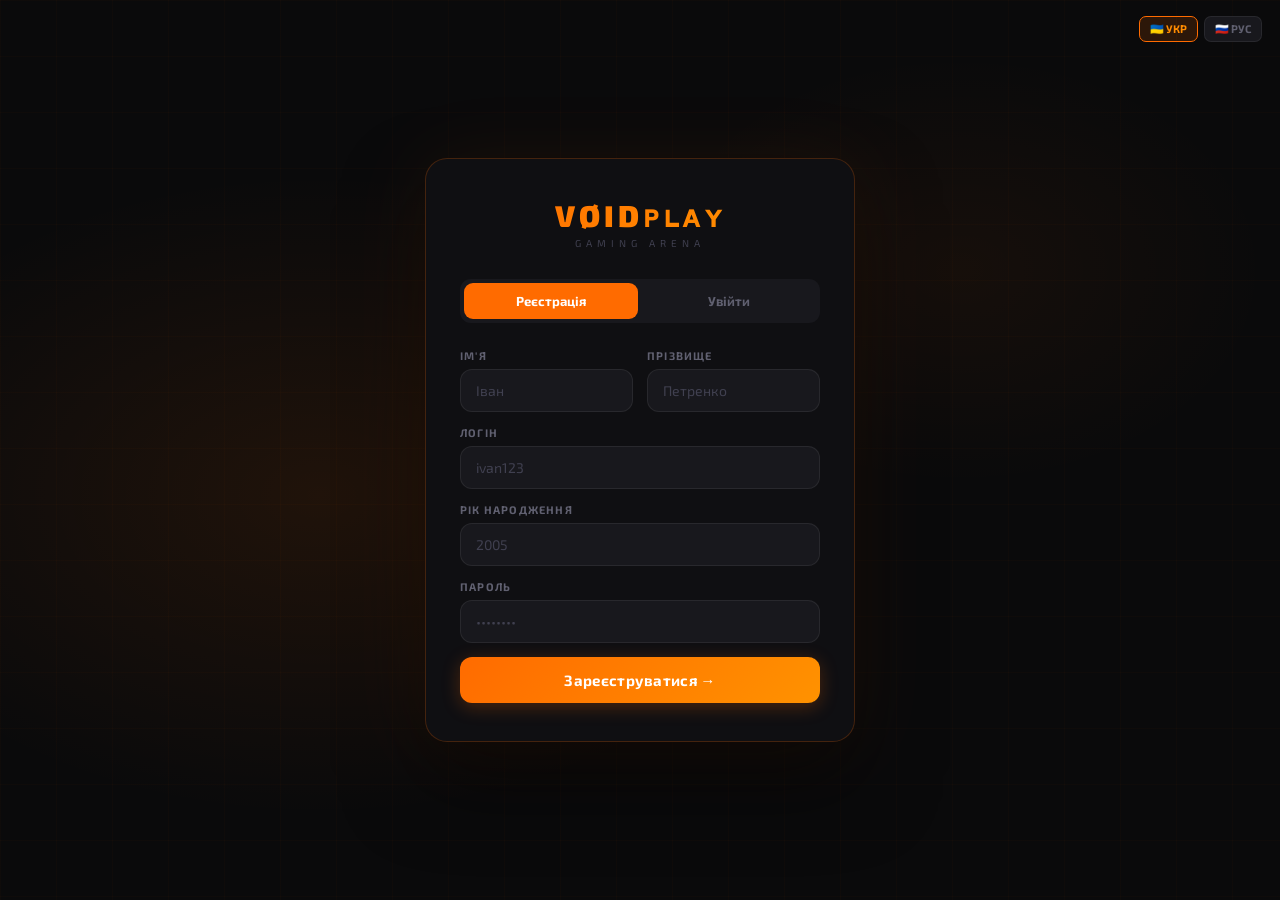
==== bets.html @ ee417b4a "Add betting feature and UI enhancements - Introduced a new betting page (bets.html) with a betting c" ====
<!DOCTYPE html>
<html lang="uk">
<head>
<meta charset="UTF-8"><meta name="viewport" content="width=device-width,initial-scale=1.0">
<title>VØIDplay — Ставки</title>
<link rel="stylesheet" href="style.css">
<style>
.bets-page{padding:calc(var(--header-h)+50px) 0 80px;min-height:100vh;}
.bets-layout{display:grid;grid-template-columns:1fr 360px;gap:36px;align-items:start;}

/* bet card */
.bet-card{background:var(--surface);border:1px solid var(--border-o);border-radius:20px;padding:30px;position:relative;overflow:hidden;}
.bet-card::before{content:'';position:absolute;top:0;left:0;right:0;height:2px;background:linear-gradient(90deg,var(--orange),transparent 70%);}
.bet-title{font-size:18px;font-weight:900;margin-bottom:6px;}
.bet-desc{font-size:13px;color:var(--muted);margin-bottom:24px;line-height:1.5;}

/* bet amount row */
.bet-amt-row{display:flex;gap:8px;margin-bottom:12px;flex-wrap:wrap;}
.bet-preset{background:var(--surface2);border:1px solid var(--border);border-radius:9px;padding:7px 14px;font-size:13px;font-weight:700;color:var(--muted);cursor:pointer;transition:all .2s;}
.bet-preset:hover,.bet-preset.active{background:rgba(255,107,0,.15);border-color:var(--orange);color:var(--orange-light);}

/* multiplier row */
.mult-row{display:grid;grid-template-columns:repeat(3,1fr);gap:8px;margin-bottom:20px;}
.mult-btn{background:var(--surface2);border:1px solid var(--border);border-radius:11px;padding:13px 8px;cursor:pointer;text-align:center;transition:all .2s;font-family:var(--font);}
.mult-btn:hover{transform:translateY(-2px);}
.mult-btn.active{border-color:var(--orange);background:rgba(255,107,0,.12);}
.mult-btn .mb-label{font-size:11px;font-weight:700;color:var(--muted);text-transform:uppercase;letter-spacing:1px;margin-bottom:4px;}
.mult-btn .mb-mult{font-size:20px;font-weight:900;}
.mult-btn .mb-chance{font-size:10px;color:var(--muted);margin-top:2px;}
.mult-btn.x2 .mb-mult{color:#00e676;}
.mult-btn.x3 .mb-mult{color:#00d4ff;}
.mult-btn.x5 .mb-mult{color:#c77dff;}

/* summary */
.bet-summary{background:var(--surface2);border:1px solid var(--border);border-radius:12px;padding:14px 16px;margin-bottom:18px;display:flex;justify-content:space-between;align-items:center;flex-wrap:wrap;gap:8px;}
.bs-item{font-size:13px;color:var(--muted);}
.bs-item strong{color:var(--text);font-weight:900;}
.bs-win{font-size:15px;font-weight:900;color:#00e676;}

/* result anim */
.bet-result{display:none;text-align:center;padding:22px 16px;border-radius:14px;animation:popIn .4s ease both;}
.bet-result.win{background:rgba(0,230,118,.08);border:1px solid rgba(0,230,118,.2);}
.bet-result.lose{background:rgba(255,68,68,.08);border:1px solid rgba(255,68,68,.2);}
.br-emoji{font-size:46px;margin-bottom:8px;}
.br-amount{font-size:28px;font-weight:900;}
.br-amount.win{color:#00e676;}
.br-amount.lose{color:var(--red);}
.br-label{font-size:13px;color:var(--muted);margin-top:4px;}

/* sidebar */
.side-card{background:var(--surface);border:1px solid var(--border-o);border-radius:18px;padding:24px;position:relative;overflow:hidden;margin-bottom:20px;}
.side-card::before{content:'';position:absolute;top:0;left:0;right:0;height:1.5px;background:linear-gradient(90deg,var(--orange),transparent 70%);}
.side-title{font-size:13px;font-weight:700;color:var(--orange);letter-spacing:2px;text-transform:uppercase;margin-bottom:14px;}

.bet-hist-list{display:flex;flex-direction:column;gap:7px;max-height:320px;overflow-y:auto;}
.bh-item{display:flex;align-items:center;gap:10px;background:var(--surface2);border:1px solid var(--border);border-radius:9px;padding:9px 12px;}
.bh-emoji{font-size:18px;}
.bh-info{flex:1;min-width:0;}
.bh-line{font-size:13px;font-weight:700;}
.bh-line.win{color:#00e676;}
.bh-line.lose{color:var(--red);}
.bh-meta{font-size:11px;color:var(--muted);margin-top:1px;}
.bh-empty{font-size:13px;color:var(--muted);text-align:center;padding:16px;}

.stats-bets{display:grid;grid-template-columns:1fr 1fr;gap:9px;}
.sb-item{background:var(--surface2);border:1px solid var(--border);border-radius:9px;padding:10px 12px;text-align:center;}
.sb-val{font-size:18px;font-weight:900;color:var(--orange-light);}
.sb-key{font-size:10px;color:var(--muted);text-transform:uppercase;letter-spacing:1px;margin-top:2px;}

@media(max-width:800px){.bets-layout{grid-template-columns:1fr;}}
</style>
</head>
<body>
<header class="navbar" id="navbar"></header>
<div class="bets-page">
  <div class="container">
    <div class="section-label" style="margin-bottom:8px">Ставки</div>
    <h2 class="section-title" style="margin-bottom:8px">🎯 Зроби ставку</h2>
    <p class="section-desc" style="margin-bottom:34px">Ризикуй монетами та множ виграш. Чим більше множник — тим менший шанс.</p>

    <div class="bets-layout">
      <!-- BET FORM -->
      <div>
        <div class="bet-card reveal">
          <div class="bet-title">💰 Сума ставки</div>
          <div class="bet-desc">Вибери суму та множник. Твій баланс: 🪙 <span class="js-coins" id="bet-bal">500</span></div>

          <label class="field-label" style="margin-bottom:8px;">Сума ставки</label>
          <div class="bet-amt-row">
            <button class="bet-preset" onclick="setAmt(50)">50</button>
            <button class="bet-preset" onclick="setAmt(100)">100</button>
            <button class="bet-preset" onclick="setAmt(250)">250</button>
            <button class="bet-preset" onclick="setAmt(500)">500</button>
            <button class="bet-preset" onclick="setAmt(Math.floor(getBalance()/2))">½</button>
            <button class="bet-preset" onclick="setAmt(getBalance())">MAX</button>
          </div>
          <input class="field-input" type="number" id="bet-amt" placeholder="Введи суму..." min="1" style="margin-bottom:20px;" oninput="updateSummary()">

          <label class="field-label" style="margin-bottom:10px;">Множник</label>
          <div class="mult-row">
            <button class="mult-btn x2 active" id="mb-2" onclick="setMult(2)">
              <div class="mb-label">Безпечна</div><div class="mb-mult">×2</div><div class="mb-chance">45% виграш</div>
            </button>
            <button class="mult-btn x3" id="mb-3" onclick="setMult(3)">
              <div class="mb-label">Ризикована</div><div class="mb-mult">×3</div><div class="mb-chance">30% виграш</div>
            </button>
            <button class="mult-btn x5" id="mb-5" onclick="setMult(5)">
              <div class="mb-label">Хардкор</div><div class="mb-mult">×5</div><div class="mb-chance">18% виграш</div>
            </button>
          </div>

          <div class="bet-summary">
            <div class="bs-item">Ставка: <strong id="sum-bet">—</strong> 🪙</div>
            <div class="bs-item">Множник: <strong id="sum-mult">×2</strong></div>
            <div class="bs-win" id="sum-win">Виграш: —</div>
          </div>

          <button class="btn btn-primary btn-full btn-lg" id="bet-btn" onclick="doBet()">🎯 Зробити ставку</button>
          <div id="bet-result-wrap" style="margin-top:18px;"></div>
        </div>
      </div>

      <!-- SIDEBAR -->
      <div>
        <div class="side-card reveal">
          <div class="side-title">📊 Статистика</div>
          <div class="stats-bets" id="stats-bets">
            <div class="sb-item"><div class="sb-val" id="st-bets">0</div><div class="sb-key">Ставок</div></div>
            <div class="sb-item"><div class="sb-val" id="st-wins">0</div><div class="sb-key">Виграшів</div></div>
            <div class="sb-item"><div class="sb-val" id="st-earned">0</div><div class="sb-key">Зароблено</div></div>
            <div class="sb-item"><div class="sb-val" id="st-lost">0</div><div class="sb-key">Втрачено</div></div>
          </div>
        </div>

        <div class="side-card reveal">
          <div class="side-title">📋 Остання активність</div>
          <div class="bet-hist-list" id="bet-hist-list"><div class="bh-empty">Ще немає ставок 🎯</div></div>
        </div>
      </div>
    </div>
  </div>
</div>

<script src="script.js"></script>
<script>
requireAuth();
buildNavbar('bets');
setLang(currentLang);
initReveal();
initMusic();

/* ── STATE ── */
let selectedMult=2;

function setAmt(v){
  var a=Math.min(Math.max(1,Math.floor(v)),getBalance());
  document.getElementById('bet-amt').value=a;
  updateSummary();
}
function setMult(m){
  selectedMult=m;
  [2,3,5].forEach(x=>document.getElementById('mb-'+x).classList.toggle('active',x===m));
  updateSummary();
}
function updateSummary(){
  var amt=parseInt(document.getElementById('bet-amt').value,10)||0;
  document.getElementById('sum-bet').textContent=amt||'—';
  document.getElementById('sum-mult').textContent='×'+selectedMult;
  document.getElementById('sum-win').textContent=amt?'Виграш: '+(amt*selectedMult)+' 🪙':'Виграш: —';
}
updateSummary();

/* ── WIN CHANCES ── */
const WIN_CHANCE={2:0.45,3:0.30,5:0.18};

function doBet(){
  var amt=parseInt(document.getElementById('bet-amt').value,10);
  var wrap=document.getElementById('bet-result-wrap');
  wrap.innerHTML='';
  if(!amt||amt<1){showBetMsg('❌ Введіть суму ставки','var(--red)');return;}
  if(amt>getBalance()){showBetMsg('❌ Недостатньо монет!','var(--red)');return;}
  document.getElementById('bet-btn').disabled=true;
  setTimeout(()=>{
    var win=Math.random()<(WIN_CHANCE[selectedMult]||0.45);
    if(win){
      var earned=amt*selectedMult;
      setBalance(getBalance()-amt+earned);
      var net=earned-amt;
      wrap.innerHTML=`<div class="bet-result win" style="display:block"><div class="br-emoji">🎉</div><div class="br-amount win">+${net} 🪙</div><div class="br-label">Ти виграв! Ставка: ${amt} → ${earned} 🪙</div></div>`;
      coinRain(net>=500?20:10);
      saveBetHistory({win:true,amt,mult:selectedMult,earned:net,time:nowStr()});
    } else {
      setBalance(getBalance()-amt);
      wrap.innerHTML=`<div class="bet-result lose" style="display:block"><div class="br-emoji">😞</div><div class="br-amount lose">-${amt} 🪙</div><div class="br-label">Не пощастило. Ставка ${amt} 🪙 програна.</div></div>`;
      saveBetHistory({win:false,amt,mult:selectedMult,earned:-amt,time:nowStr()});
    }
    document.getElementById('bet-bal').textContent=getBalance();
    document.getElementById('bet-btn').disabled=false;
    renderBetHistory();renderStats();
  },800);
}
function showBetMsg(msg,color){document.getElementById('bet-result-wrap').innerHTML=`<div style="color:${color};font-size:13px;font-weight:700;padding:8px 0;">${msg}</div>`;}
function nowStr(){return new Date().toLocaleDateString('uk-UA')+' '+new Date().toLocaleTimeString('uk-UA',{hour:'2-digit',minute:'2-digit'});}

/* ── HISTORY ── */
function getBetHistory(){const u=getActiveUser()||'g';try{return JSON.parse(localStorage.getItem('vp_bets_'+u)||'[]');}catch(e){return [];}}
function saveBetHistory(entry){
  const u=getActiveUser()||'g';
  const h=getBetHistory();h.unshift(entry);if(h.length>50)h.pop();
  localStorage.setItem('vp_bets_'+u,JSON.stringify(h));
}
function renderBetHistory(){
  const el=document.getElementById('bet-hist-list');
  const h=getBetHistory();
  if(!h.length){el.innerHTML='<div class="bh-empty">Ще немає ставок 🎯</div>';return;}
  el.innerHTML=h.slice(0,20).map(e=>`
    <div class="bh-item">
      <div class="bh-emoji">${e.win?'🏆':'💀'}</div>
      <div class="bh-info">
        <div class="bh-line ${e.win?'win':'lose'}">${e.win?'+'+e.earned:''+e.earned} 🪙</div>
        <div class="bh-meta">Ставка ${e.amt} × ${e.mult} · ${e.time}</div>
      </div>
    </div>`).join('');
}
function renderStats(){
  const h=getBetHistory();
  const wins=h.filter(x=>x.win).length;
  const earned=h.filter(x=>x.win).reduce((s,x)=>s+x.earned,0);
  const lost=h.filter(x=>!x.win).reduce((s,x)=>s+Math.abs(x.earned),0);
  document.getElementById('st-bets').textContent=h.length;
  document.getElementById('st-wins').textContent=wins;
  document.getElementById('st-earned').textContent=earned;
  document.getElementById('st-lost').textContent=lost;
}

document.getElementById('bet-bal').textContent=getBalance();
renderBetHistory();
renderStats();
document.getElementById('bet-amt').addEventListener('input',updateSummary);
</script>
</body>
</html>
---- style.css ----
/* ═══════════════════════════════════════════
   VØIDplay — style.css  v3
   ═══════════════════════════════════════════ */
@import url('https://fonts.googleapis.com/css2?family=Exo+2:wght@400;600;700;900&display=swap');

*,*::before,*::after{margin:0;padding:0;box-sizing:border-box;}
:root{
  --orange:#ff6b00;--orange-light:#ff8c00;--orange-dim:rgba(255,107,0,.18);--orange-glow:rgba(255,107,0,.08);
  --purple:#9d4edd;--purple-dim:rgba(157,78,221,.2);
  --cyan:#00d4ff;--cyan-dim:rgba(0,212,255,.2);
  --bg:#0a0a0b;--bg2:#0e0e10;--surface:#111114;--surface2:#18181d;--surface3:#1e1e24;
  --border:rgba(255,255,255,.07);--border-o:rgba(255,107,0,.22);
  --text:#f0f0f0;--muted:#606070;--dim:#404050;
  --green:#00e676;--red:#ff4444;
  --header-h:64px;--r:12px;--r-lg:18px;
  --font:'Exo 2',sans-serif;
}
html{scroll-behavior:smooth;}
body{font-family:var(--font);background:var(--bg);color:var(--text);min-height:100vh;-webkit-font-smoothing:antialiased;}
a{text-decoration:none;color:inherit;}
button{font-family:var(--font);cursor:pointer;}
input{font-family:var(--font);}
::-webkit-scrollbar{width:5px;}
::-webkit-scrollbar-track{background:var(--bg2);}
::-webkit-scrollbar-thumb{background:var(--surface3);border-radius:3px;}

/* ── NAVBAR ── */
.navbar{position:fixed;top:0;left:0;right:0;height:var(--header-h);background:rgba(10,10,11,.92);backdrop-filter:blur(22px);-webkit-backdrop-filter:blur(22px);border-bottom:1px solid var(--border-o);z-index:1000;display:flex;align-items:center;padding:0 28px;gap:0;}
.nav-logo{display:flex;flex-direction:column;line-height:1;margin-right:28px;flex-shrink:0;}
.nav-logo-title{font-size:20px;font-weight:900;letter-spacing:3px;background:linear-gradient(135deg,#ff6b00,#ff9500);-webkit-background-clip:text;-webkit-text-fill-color:transparent;}
.nav-logo-sub{font-size:7px;color:var(--dim);letter-spacing:4px;text-transform:uppercase;margin-top:1px;}
.nav-links{display:flex;align-items:center;gap:2px;flex:1;}
.nav-link{display:flex;align-items:center;gap:6px;padding:7px 12px;border-radius:9px;font-size:12.5px;font-weight:700;color:var(--muted);transition:color .2s,background .2s;white-space:nowrap;border:none;background:none;}
.nav-link:hover{color:var(--orange-light);background:rgba(255,107,0,.08);}
.nav-link.active{color:var(--orange-light);background:rgba(255,107,0,.13);}
.nav-right{display:flex;align-items:center;gap:8px;margin-left:auto;flex-shrink:0;}
.lang-btn{background:var(--surface2);border:1px solid var(--border);border-radius:7px;padding:5px 10px;color:var(--muted);font-size:11px;font-weight:700;cursor:pointer;transition:all .2s;}
.lang-btn:hover{border-color:var(--orange-dim);color:var(--orange-light);}
.lang-btn.active{background:rgba(255,107,0,.14);border-color:var(--orange);color:var(--orange-light);}
.nav-coins{display:flex;align-items:center;gap:5px;background:rgba(255,184,0,.1);border:1px solid rgba(255,184,0,.22);border-radius:9px;padding:5px 11px;font-size:13px;font-weight:700;color:#ffb800;}
.profile-wrap{position:relative;}
.profile-toggle{display:flex;align-items:center;gap:8px;background:rgba(255,107,0,.1);border:1px solid rgba(255,107,0,.25);border-radius:10px;padding:5px 11px 5px 5px;cursor:pointer;transition:all .2s;}
.profile-toggle:hover{background:rgba(255,107,0,.18);border-color:var(--orange);}
.profile-avatar{width:32px;height:32px;border-radius:8px;background:linear-gradient(135deg,#ff6b00,#ff9500);display:flex;align-items:center;justify-content:center;font-size:12px;font-weight:900;color:#fff;flex-shrink:0;}
.profile-name{font-size:12.5px;font-weight:700;color:var(--orange-light);max-width:100px;overflow:hidden;text-overflow:ellipsis;white-space:nowrap;}
.profile-chevron{width:13px;height:13px;fill:var(--orange-light);transition:transform .2s;flex-shrink:0;}
.profile-wrap.open .profile-chevron{transform:rotate(180deg);}
.profile-dropdown{position:absolute;top:calc(100% + 10px);right:0;min-width:210px;background:#111116;border:1px solid rgba(255,107,0,.22);border-radius:14px;padding:8px;box-shadow:0 20px 60px rgba(0,0,0,.7);opacity:0;pointer-events:none;transform:translateY(-6px);transition:opacity .18s,transform .18s;z-index:200;}
.profile-wrap.open .profile-dropdown{opacity:1;pointer-events:all;transform:translateY(0);}
.pd-head{padding:10px 12px 12px;border-bottom:1px solid var(--border);margin-bottom:6px;}
.pd-fullname{font-size:14px;font-weight:900;}
.pd-username{font-size:12px;color:var(--muted);margin-top:2px;}
.pd-coins{display:flex;align-items:center;gap:5px;background:rgba(255,184,0,.1);border-radius:7px;padding:5px 9px;font-size:12px;font-weight:700;color:#ffb800;margin-top:8px;}
.pd-item{display:flex;align-items:center;gap:9px;padding:9px 12px;border-radius:9px;font-size:12.5px;font-weight:600;color:#a0a0b0;cursor:pointer;transition:all .15s;border:none;background:none;width:100%;text-align:left;}
.pd-item:hover{background:rgba(255,255,255,.04);color:var(--text);}
.pd-item.danger:hover{background:rgba(255,68,68,.08);color:var(--red);}
.pd-sep{height:1px;background:var(--border);margin:4px 0;}

/* ── MUSIC BUTTON ── */
.music-btn{background:var(--surface2);border:1px solid var(--border);border-radius:8px;padding:6px 10px;font-size:14px;cursor:pointer;transition:all .2s;color:var(--muted);}
.music-btn:hover{border-color:var(--orange-dim);background:rgba(255,107,0,.1);}

/* ── BUTTONS ── */
.btn{display:inline-flex;align-items:center;justify-content:center;gap:7px;border:none;border-radius:var(--r);font-family:var(--font);font-weight:700;cursor:pointer;transition:opacity .2s,transform .12s,box-shadow .2s;letter-spacing:.3px;}
.btn:active{transform:scale(.97);}
.btn:disabled{opacity:.4;cursor:not-allowed;transform:none!important;}
.btn-primary{background:linear-gradient(135deg,#ff6b00,#ff9200);color:#fff;padding:13px 24px;font-size:14px;box-shadow:0 4px 18px rgba(255,107,0,.25);}
.btn-primary:hover:not(:disabled){opacity:.88;box-shadow:0 6px 26px rgba(255,107,0,.38);}
.btn-secondary{background:var(--surface2);border:1px solid var(--border);color:#a0a0b0;padding:13px 24px;font-size:14px;}
.btn-secondary:hover:not(:disabled){border-color:var(--orange-dim);color:var(--orange-light);}
.btn-ghost{background:none;border:1px solid var(--border-o);color:var(--orange-light);padding:10px 18px;font-size:13px;}
.btn-ghost:hover:not(:disabled){background:rgba(255,107,0,.1);}
.btn-danger{background:rgba(255,68,68,.12);border:1px solid rgba(255,68,68,.25);color:var(--red);padding:10px 18px;font-size:13px;}
.btn-danger:hover:not(:disabled){background:rgba(255,68,68,.2);}
.btn-full{width:100%;}
.btn-sm{padding:7px 13px;font-size:12px;border-radius:8px;}
.btn-lg{padding:14px 30px;font-size:15px;}
.btn-purple{background:linear-gradient(135deg,#7b2fff,#9d4edd);color:#fff;padding:12px 22px;font-size:14px;box-shadow:0 4px 18px rgba(157,78,221,.3);}
.btn-purple:hover:not(:disabled){opacity:.88;}
.btn-cyan{background:linear-gradient(135deg,#0096b4,#00d4ff);color:#fff;padding:12px 22px;font-size:14px;box-shadow:0 4px 18px rgba(0,212,255,.25);}
.btn-cyan:hover:not(:disabled){opacity:.88;}

/* ── FORM ── */
.field{display:flex;flex-direction:column;gap:7px;min-width:0;}
.field-label{font-size:11px;font-weight:700;color:var(--muted);text-transform:uppercase;letter-spacing:1.2px;}
.field-input{width:100%;min-width:0;background:var(--surface2);border:1px solid var(--border);border-radius:var(--r);padding:12px 15px;color:var(--text);font-size:14px;outline:none;transition:border-color .2s,box-shadow .2s;}
.field-input:focus{border-color:var(--orange);box-shadow:0 0 0 3px rgba(255,107,0,.12);}
.field-input::placeholder{color:var(--dim);}
.field-input:disabled{opacity:.45;}
.field-row{display:grid;grid-template-columns:1fr 1fr;gap:14px;}
.alert{border-radius:9px;padding:11px 14px;font-size:13px;text-align:center;display:none;}
.alert.show{display:block;}
.alert-error{background:rgba(255,68,68,.1);border:1px solid rgba(255,68,68,.25);color:#ff6060;}
.alert-success{background:rgba(0,230,118,.08);border:1px solid rgba(0,230,118,.2);color:var(--green);}

/* ── LAYOUT ── */
.page-wrap{padding-top:calc(var(--header-h) + 40px);padding-bottom:60px;min-height:100vh;}
.container{max-width:1100px;margin:0 auto;padding:0 24px;}

/* ── CARD ── */
.card{background:var(--surface);border:1px solid var(--border-o);border-radius:var(--r-lg);padding:26px;position:relative;overflow:hidden;}
.card::before{content:'';position:absolute;top:0;left:0;right:0;height:1.5px;background:linear-gradient(90deg,var(--orange),transparent 70%);}

/* ── SECTION LABELS ── */
.section-label{font-size:10.5px;font-weight:700;color:var(--orange);letter-spacing:3px;text-transform:uppercase;margin-bottom:8px;}
.section-title{font-size:clamp(26px,4vw,38px);font-weight:900;letter-spacing:-.5px;line-height:1.1;margin-bottom:12px;}
.section-desc{font-size:14px;color:var(--muted);line-height:1.65;max-width:500px;}

/* ── REVEAL ── */
.reveal{opacity:0;transform:translateY(30px);transition:opacity .6s ease,transform .6s ease;}
.reveal.visible{opacity:1;transform:translateY(0);}
.reveal-d1{transition-delay:.08s;}.reveal-d2{transition-delay:.16s;}.reveal-d3{transition-delay:.24s;}.reveal-d4{transition-delay:.32s;}

/* ── KEYFRAMES ── */
@keyframes fadeUp{from{opacity:0;transform:translateY(18px);}to{opacity:1;transform:translateY(0);}}
@keyframes fadeIn{from{opacity:0;}to{opacity:1;}}
@keyframes pulse{0%,100%{opacity:1;transform:scale(1);}50%{opacity:.5;transform:scale(.75);}}
@keyframes glow{0%,100%{box-shadow:0 0 16px rgba(255,107,0,.3);}50%{box-shadow:0 0 32px rgba(255,107,0,.6);}}
@keyframes coinFall{0%{transform:translateY(0) rotate(0deg);opacity:1;}100%{transform:translateY(100vh) rotate(720deg);opacity:0;}}
@keyframes popIn{0%{transform:scale(.4);opacity:0;}60%{transform:scale(1.15);}100%{transform:scale(1);opacity:1;}}
@keyframes shimmer{0%{background-position:-200% 0;}100%{background-position:200% 0;}}

/* ── STATS (index) ── */
.stat-card{background:var(--surface);border:1px solid var(--border-o);border-radius:var(--r-lg);padding:26px 22px;position:relative;overflow:hidden;transition:border-color .25s,transform .25s;}
.stat-card:hover{border-color:rgba(255,107,0,.45);transform:translateY(-4px);}
.stat-card::before{content:'';position:absolute;top:0;left:0;right:0;height:2px;background:linear-gradient(90deg,var(--orange),transparent);}
.stat-num{font-size:40px;font-weight:900;color:var(--orange-light);letter-spacing:-1.5px;line-height:1;margin-bottom:6px;}
.stat-lbl{font-size:12px;color:var(--muted);font-weight:600;}

/* ── PROFILE STATS ── */
.stat-badge{background:var(--surface2);border:1px solid var(--border);border-radius:10px;padding:13px 16px;transition:border-color .2s;}
.stat-badge:hover{border-color:var(--orange-dim);}
.stat-badge-key{font-size:10px;font-weight:700;color:var(--dim);letter-spacing:1.5px;text-transform:uppercase;margin-bottom:4px;}
.stat-badge-val{font-size:17px;font-weight:900;}

/* ── MOD BADGE ── */
.mod-badge-sm{display:inline-block;background:rgba(255,50,50,.18);border:1px solid rgba(255,80,80,.35);color:#ff6060;border-radius:5px;padding:1px 7px;font-size:10px;font-weight:900;letter-spacing:1px;vertical-align:middle;}

/* ── MOBILE ── */
@media(max-width:768px){
  .navbar{padding:0 14px;}
  .nav-link .nav-link-text{display:none;}
  .nav-link{padding:7px 8px;}
  .nav-logo{margin-right:10px;}
  .field-row{grid-template-columns:1fr;}
  .card{padding:18px 15px;}
}
@media(max-width:420px){
  .nav-coins{display:none;}
  .profile-name{display:none;}
  .lang-btn{padding:4px 7px;font-size:10px;}
}
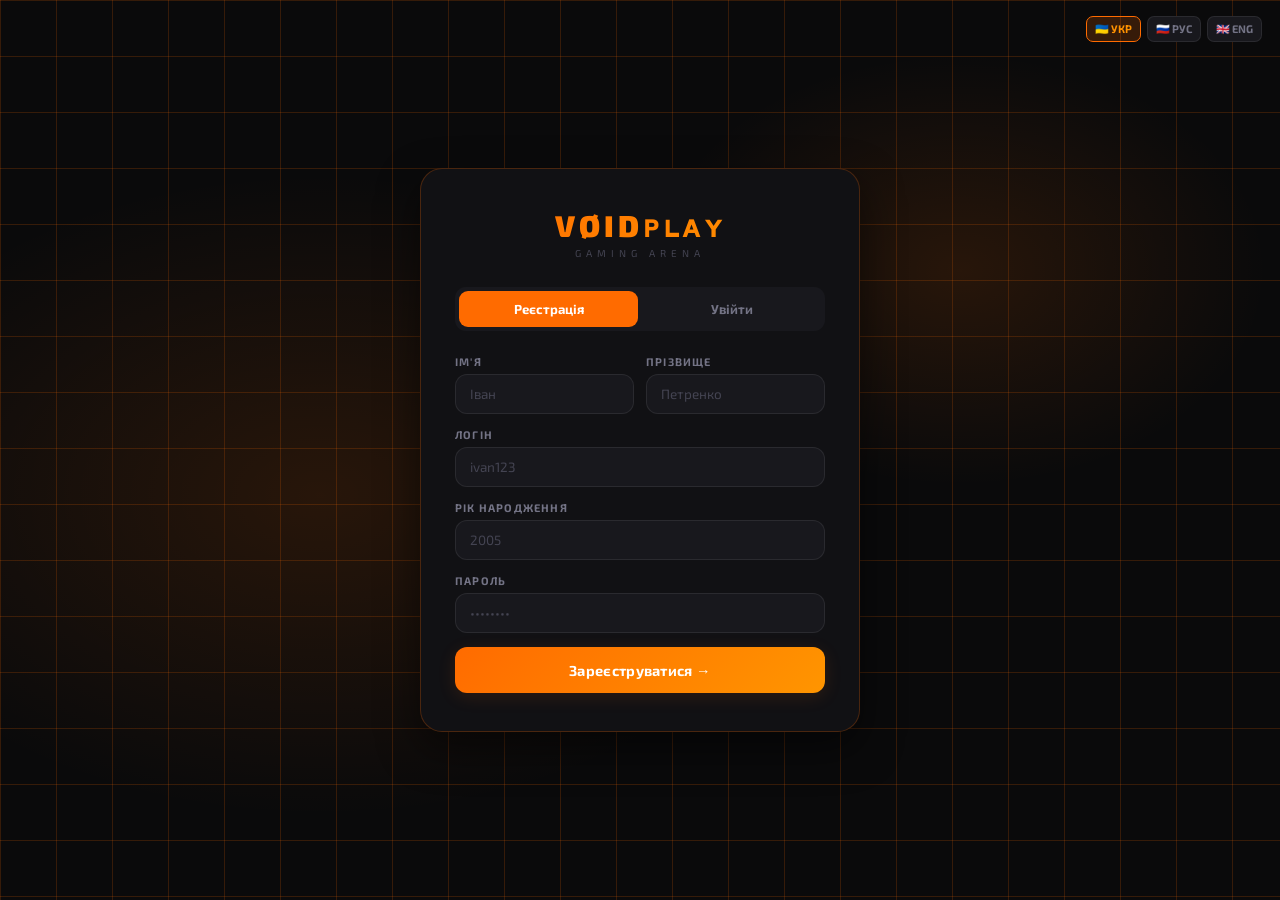
==== commit a3c7e96f: "feat: complete VOIDplay casino with Neon DB auth, friends system, Blackjack, next-gen Texas Poker an" ====
--- a/bets.html
+++ b/bets.html
@@ -1,242 +1,14 @@
 <!DOCTYPE html>
 <html lang="uk">
 <head>
-<meta charset="UTF-8"><meta name="viewport" content="width=device-width,initial-scale=1.0">
-<title>VØIDplay — Ставки</title>
-<link rel="stylesheet" href="style.css">
-<style>
-.bets-page{padding:calc(var(--header-h)+50px) 0 80px;min-height:100vh;}
-.bets-layout{display:grid;grid-template-columns:1fr 360px;gap:36px;align-items:start;}
-
-/* bet card */
-.bet-card{background:var(--surface);border:1px solid var(--border-o);border-radius:20px;padding:30px;position:relative;overflow:hidden;}
-.bet-card::before{content:'';position:absolute;top:0;left:0;right:0;height:2px;background:linear-gradient(90deg,var(--orange),transparent 70%);}
-.bet-title{font-size:18px;font-weight:900;margin-bottom:6px;}
-.bet-desc{font-size:13px;color:var(--muted);margin-bottom:24px;line-height:1.5;}
-
-/* bet amount row */
-.bet-amt-row{display:flex;gap:8px;margin-bottom:12px;flex-wrap:wrap;}
-.bet-preset{background:var(--surface2);border:1px solid var(--border);border-radius:9px;padding:7px 14px;font-size:13px;font-weight:700;color:var(--muted);cursor:pointer;transition:all .2s;}
-.bet-preset:hover,.bet-preset.active{background:rgba(255,107,0,.15);border-color:var(--orange);color:var(--orange-light);}
-
-/* multiplier row */
-.mult-row{display:grid;grid-template-columns:repeat(3,1fr);gap:8px;margin-bottom:20px;}
-.mult-btn{background:var(--surface2);border:1px solid var(--border);border-radius:11px;padding:13px 8px;cursor:pointer;text-align:center;transition:all .2s;font-family:var(--font);}
-.mult-btn:hover{transform:translateY(-2px);}
-.mult-btn.active{border-color:var(--orange);background:rgba(255,107,0,.12);}
-.mult-btn .mb-label{font-size:11px;font-weight:700;color:var(--muted);text-transform:uppercase;letter-spacing:1px;margin-bottom:4px;}
-.mult-btn .mb-mult{font-size:20px;font-weight:900;}
-.mult-btn .mb-chance{font-size:10px;color:var(--muted);margin-top:2px;}
-.mult-btn.x2 .mb-mult{color:#00e676;}
-.mult-btn.x3 .mb-mult{color:#00d4ff;}
-.mult-btn.x5 .mb-mult{color:#c77dff;}
-
-/* summary */
-.bet-summary{background:var(--surface2);border:1px solid var(--border);border-radius:12px;padding:14px 16px;margin-bottom:18px;display:flex;justify-content:space-between;align-items:center;flex-wrap:wrap;gap:8px;}
-.bs-item{font-size:13px;color:var(--muted);}
-.bs-item strong{color:var(--text);font-weight:900;}
-.bs-win{font-size:15px;font-weight:900;color:#00e676;}
-
-/* result anim */
-.bet-result{display:none;text-align:center;padding:22px 16px;border-radius:14px;animation:popIn .4s ease both;}
-.bet-result.win{background:rgba(0,230,118,.08);border:1px solid rgba(0,230,118,.2);}
-.bet-result.lose{background:rgba(255,68,68,.08);border:1px solid rgba(255,68,68,.2);}
-.br-emoji{font-size:46px;margin-bottom:8px;}
-.br-amount{font-size:28px;font-weight:900;}
-.br-amount.win{color:#00e676;}
-.br-amount.lose{color:var(--red);}
-.br-label{font-size:13px;color:var(--muted);margin-top:4px;}
-
-/* sidebar */
-.side-card{background:var(--surface);border:1px solid var(--border-o);border-radius:18px;padding:24px;position:relative;overflow:hidden;margin-bottom:20px;}
-.side-card::before{content:'';position:absolute;top:0;left:0;right:0;height:1.5px;background:linear-gradient(90deg,var(--orange),transparent 70%);}
-.side-title{font-size:13px;font-weight:700;color:var(--orange);letter-spacing:2px;text-transform:uppercase;margin-bottom:14px;}
-
-.bet-hist-list{display:flex;flex-direction:column;gap:7px;max-height:320px;overflow-y:auto;}
-.bh-item{display:flex;align-items:center;gap:10px;background:var(--surface2);border:1px solid var(--border);border-radius:9px;padding:9px 12px;}
-.bh-emoji{font-size:18px;}
-.bh-info{flex:1;min-width:0;}
-.bh-line{font-size:13px;font-weight:700;}
-.bh-line.win{color:#00e676;}
-.bh-line.lose{color:var(--red);}
-.bh-meta{font-size:11px;color:var(--muted);margin-top:1px;}
-.bh-empty{font-size:13px;color:var(--muted);text-align:center;padding:16px;}
-
-.stats-bets{display:grid;grid-template-columns:1fr 1fr;gap:9px;}
-.sb-item{background:var(--surface2);border:1px solid var(--border);border-radius:9px;padding:10px 12px;text-align:center;}
-.sb-val{font-size:18px;font-weight:900;color:var(--orange-light);}
-.sb-key{font-size:10px;color:var(--muted);text-transform:uppercase;letter-spacing:1px;margin-top:2px;}
-
-@media(max-width:800px){.bets-layout{grid-template-columns:1fr;}}
-</style>
+<meta charset="UTF-8">
+<meta http-equiv="refresh" content="0; url=cards.html">
+<title>VØIDplay — Перенаправлення</title>
+<script>
+window.location.replace('cards.html');
+</script>
 </head>
-<body>
-<header class="navbar" id="navbar"></header>
-<div class="bets-page">
-  <div class="container">
-    <div class="section-label" style="margin-bottom:8px">Ставки</div>
-    <h2 class="section-title" style="margin-bottom:8px">🎯 Зроби ставку</h2>
-    <p class="section-desc" style="margin-bottom:34px">Ризикуй монетами та множ виграш. Чим більше множник — тим менший шанс.</p>
-
-    <div class="bets-layout">
-      <!-- BET FORM -->
-      <div>
-        <div class="bet-card reveal">
-          <div class="bet-title">💰 Сума ставки</div>
-          <div class="bet-desc">Вибери суму та множник. Твій баланс: 🪙 <span class="js-coins" id="bet-bal">500</span></div>
-
-          <label class="field-label" style="margin-bottom:8px;">Сума ставки</label>
-          <div class="bet-amt-row">
-            <button class="bet-preset" onclick="setAmt(50)">50</button>
-            <button class="bet-preset" onclick="setAmt(100)">100</button>
-            <button class="bet-preset" onclick="setAmt(250)">250</button>
-            <button class="bet-preset" onclick="setAmt(500)">500</button>
-            <button class="bet-preset" onclick="setAmt(Math.floor(getBalance()/2))">½</button>
-            <button class="bet-preset" onclick="setAmt(getBalance())">MAX</button>
-          </div>
-          <input class="field-input" type="number" id="bet-amt" placeholder="Введи суму..." min="1" style="margin-bottom:20px;" oninput="updateSummary()">
-
-          <label class="field-label" style="margin-bottom:10px;">Множник</label>
-          <div class="mult-row">
-            <button class="mult-btn x2 active" id="mb-2" onclick="setMult(2)">
-              <div class="mb-label">Безпечна</div><div class="mb-mult">×2</div><div class="mb-chance">45% виграш</div>
-            </button>
-            <button class="mult-btn x3" id="mb-3" onclick="setMult(3)">
-              <div class="mb-label">Ризикована</div><div class="mb-mult">×3</div><div class="mb-chance">30% виграш</div>
-            </button>
-            <button class="mult-btn x5" id="mb-5" onclick="setMult(5)">
-              <div class="mb-label">Хардкор</div><div class="mb-mult">×5</div><div class="mb-chance">18% виграш</div>
-            </button>
-          </div>
-
-          <div class="bet-summary">
-            <div class="bs-item">Ставка: <strong id="sum-bet">—</strong> 🪙</div>
-            <div class="bs-item">Множник: <strong id="sum-mult">×2</strong></div>
-            <div class="bs-win" id="sum-win">Виграш: —</div>
-          </div>
-
-          <button class="btn btn-primary btn-full btn-lg" id="bet-btn" onclick="doBet()">🎯 Зробити ставку</button>
-          <div id="bet-result-wrap" style="margin-top:18px;"></div>
-        </div>
-      </div>
-
-      <!-- SIDEBAR -->
-      <div>
-        <div class="side-card reveal">
-          <div class="side-title">📊 Статистика</div>
-          <div class="stats-bets" id="stats-bets">
-            <div class="sb-item"><div class="sb-val" id="st-bets">0</div><div class="sb-key">Ставок</div></div>
-            <div class="sb-item"><div class="sb-val" id="st-wins">0</div><div class="sb-key">Виграшів</div></div>
-            <div class="sb-item"><div class="sb-val" id="st-earned">0</div><div class="sb-key">Зароблено</div></div>
-            <div class="sb-item"><div class="sb-val" id="st-lost">0</div><div class="sb-key">Втрачено</div></div>
-          </div>
-        </div>
-
-        <div class="side-card reveal">
-          <div class="side-title">📋 Остання активність</div>
-          <div class="bet-hist-list" id="bet-hist-list"><div class="bh-empty">Ще немає ставок 🎯</div></div>
-        </div>
-      </div>
-    </div>
-  </div>
-</div>
-
-<script src="script.js"></script>
-<script>
-requireAuth();
-buildNavbar('bets');
-setLang(currentLang);
-initReveal();
-initMusic();
-
-/* ── STATE ── */
-let selectedMult=2;
-
-function setAmt(v){
-  var a=Math.min(Math.max(1,Math.floor(v)),getBalance());
-  document.getElementById('bet-amt').value=a;
-  updateSummary();
-}
-function setMult(m){
-  selectedMult=m;
-  [2,3,5].forEach(x=>document.getElementById('mb-'+x).classList.toggle('active',x===m));
-  updateSummary();
-}
-function updateSummary(){
-  var amt=parseInt(document.getElementById('bet-amt').value,10)||0;
-  document.getElementById('sum-bet').textContent=amt||'—';
-  document.getElementById('sum-mult').textContent='×'+selectedMult;
-  document.getElementById('sum-win').textContent=amt?'Виграш: '+(amt*selectedMult)+' 🪙':'Виграш: —';
-}
-updateSummary();
-
-/* ── WIN CHANCES ── */
-const WIN_CHANCE={2:0.45,3:0.30,5:0.18};
-
-function doBet(){
-  var amt=parseInt(document.getElementById('bet-amt').value,10);
-  var wrap=document.getElementById('bet-result-wrap');
-  wrap.innerHTML='';
-  if(!amt||amt<1){showBetMsg('❌ Введіть суму ставки','var(--red)');return;}
-  if(amt>getBalance()){showBetMsg('❌ Недостатньо монет!','var(--red)');return;}
-  document.getElementById('bet-btn').disabled=true;
-  setTimeout(()=>{
-    var win=Math.random()<(WIN_CHANCE[selectedMult]||0.45);
-    if(win){
-      var earned=amt*selectedMult;
-      setBalance(getBalance()-amt+earned);
-      var net=earned-amt;
-      wrap.innerHTML=`<div class="bet-result win" style="display:block"><div class="br-emoji">🎉</div><div class="br-amount win">+${net} 🪙</div><div class="br-label">Ти виграв! Ставка: ${amt} → ${earned} 🪙</div></div>`;
-      coinRain(net>=500?20:10);
-      saveBetHistory({win:true,amt,mult:selectedMult,earned:net,time:nowStr()});
-    } else {
-      setBalance(getBalance()-amt);
-      wrap.innerHTML=`<div class="bet-result lose" style="display:block"><div class="br-emoji">😞</div><div class="br-amount lose">-${amt} 🪙</div><div class="br-label">Не пощастило. Ставка ${amt} 🪙 програна.</div></div>`;
-      saveBetHistory({win:false,amt,mult:selectedMult,earned:-amt,time:nowStr()});
-    }
-    document.getElementById('bet-bal').textContent=getBalance();
-    document.getElementById('bet-btn').disabled=false;
-    renderBetHistory();renderStats();
-  },800);
-}
-function showBetMsg(msg,color){document.getElementById('bet-result-wrap').innerHTML=`<div style="color:${color};font-size:13px;font-weight:700;padding:8px 0;">${msg}</div>`;}
-function nowStr(){return new Date().toLocaleDateString('uk-UA')+' '+new Date().toLocaleTimeString('uk-UA',{hour:'2-digit',minute:'2-digit'});}
-
-/* ── HISTORY ── */
-function getBetHistory(){const u=getActiveUser()||'g';try{return JSON.parse(localStorage.getItem('vp_bets_'+u)||'[]');}catch(e){return [];}}
-function saveBetHistory(entry){
-  const u=getActiveUser()||'g';
-  const h=getBetHistory();h.unshift(entry);if(h.length>50)h.pop();
-  localStorage.setItem('vp_bets_'+u,JSON.stringify(h));
-}
-function renderBetHistory(){
-  const el=document.getElementById('bet-hist-list');
-  const h=getBetHistory();
-  if(!h.length){el.innerHTML='<div class="bh-empty">Ще немає ставок 🎯</div>';return;}
-  el.innerHTML=h.slice(0,20).map(e=>`
-    <div class="bh-item">
-      <div class="bh-emoji">${e.win?'🏆':'💀'}</div>
-      <div class="bh-info">
-        <div class="bh-line ${e.win?'win':'lose'}">${e.win?'+'+e.earned:''+e.earned} 🪙</div>
-        <div class="bh-meta">Ставка ${e.amt} × ${e.mult} · ${e.time}</div>
-      </div>
-    </div>`).join('');
-}
-function renderStats(){
-  const h=getBetHistory();
-  const wins=h.filter(x=>x.win).length;
-  const earned=h.filter(x=>x.win).reduce((s,x)=>s+x.earned,0);
-  const lost=h.filter(x=>!x.win).reduce((s,x)=>s+Math.abs(x.earned),0);
-  document.getElementById('st-bets').textContent=h.length;
-  document.getElementById('st-wins').textContent=wins;
-  document.getElementById('st-earned').textContent=earned;
-  document.getElementById('st-lost').textContent=lost;
-}
-
-document.getElementById('bet-bal').textContent=getBalance();
-renderBetHistory();
-renderStats();
-document.getElementById('bet-amt').addEventListener('input',updateSummary);
-</script>
+<body style="background:#0a0a0b;color:#fff;display:flex;align-items:center;justify-content:center;min-height:100vh;font-family:sans-serif;">
+<p>Перенаправлення в <a href="cards.html" style="color:#ff6b00;">Карткові ігри</a>...</p>
 </body>
 </html>
